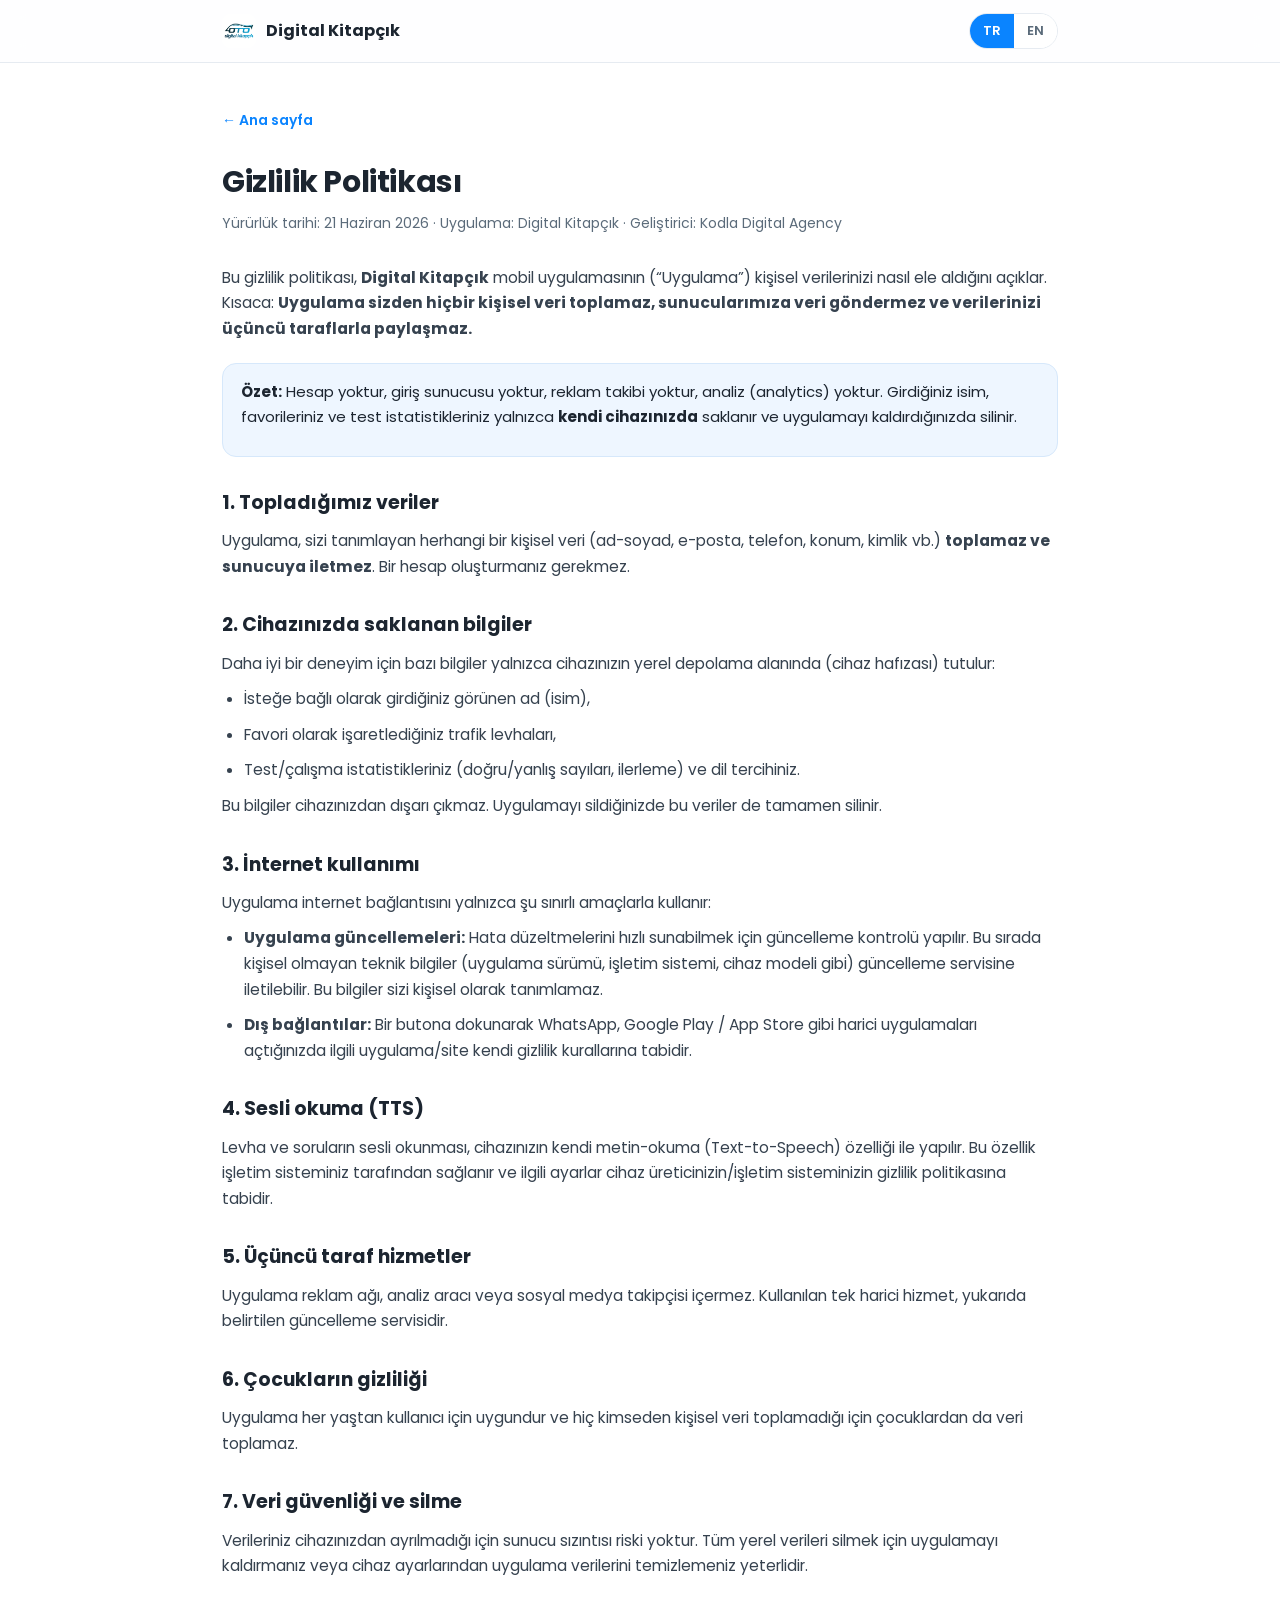
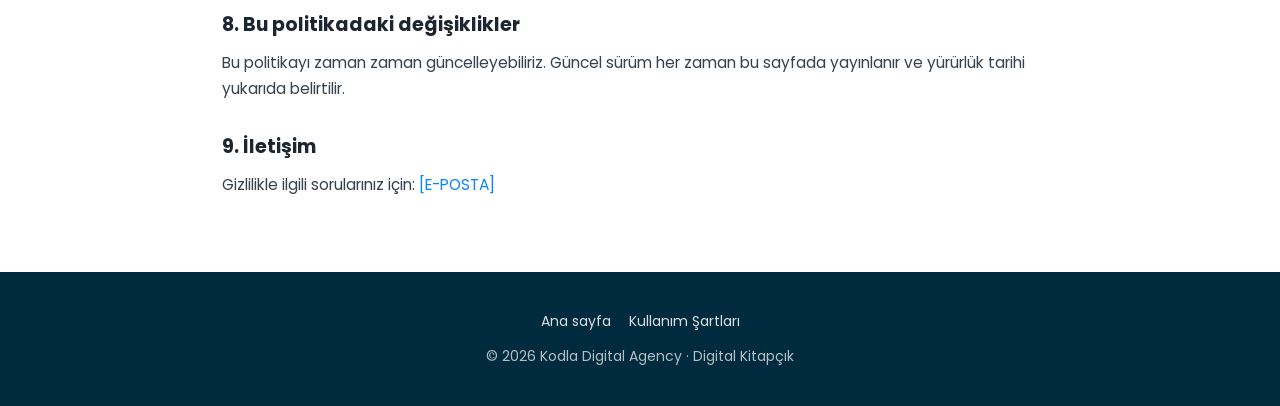
==== privacy.html @ 0fa15c71 "Digital Kitapçık tanıtım + gizlilik + kullanım şartları sitesi" ====
<!DOCTYPE html>
<html lang="tr">
<head>
<meta charset="UTF-8">
<meta name="viewport" content="width=device-width, initial-scale=1">
<title>Gizlilik Politikası — Digital Kitapçık</title>
<meta name="description" content="Digital Kitapçık gizlilik politikası. Uygulama kişisel veri toplamaz; tüm veriler yalnızca cihazınızda saklanır.">
<link rel="icon" href="assets/icon.png">
<link rel="preconnect" href="https://fonts.googleapis.com">
<link href="https://fonts.googleapis.com/css2?family=Poppins:wght@300;400;500;600;700&display=swap" rel="stylesheet">
<link rel="stylesheet" href="style.css">
</head>
<body>

<div class="topbar">
  <div class="wrap">
    <a class="brand" href="index.html"><img src="assets/icon.png" alt="Digital Kitapçık"> Digital Kitapçık</a>
    <div class="spacer"></div>
    <div class="lang-toggle">
      <button id="btn-tr" class="active" onclick="setLang('tr')">TR</button>
      <button id="btn-en" onclick="setLang('en')">EN</button>
    </div>
  </div>
</div>

<main class="legal">
  <div class="wrap">
    <a class="back" href="index.html">← <span data-tr>Ana sayfa</span><span data-en>Home</span></a>

    <!-- ===================== TURKISH ===================== -->
    <div data-tr>
      <h1>Gizlilik Politikası</h1>
      <p class="eff">Yürürlük tarihi: 21 Haziran 2026 · Uygulama: Digital Kitapçık · Geliştirici: Kodla Digital Agency</p>

      <p>Bu gizlilik politikası, <strong>Digital Kitapçık</strong> mobil uygulamasının (“Uygulama”) kişisel verilerinizi nasıl ele aldığını açıklar. Kısaca: <strong>Uygulama sizden hiçbir kişisel veri toplamaz, sunucularımıza veri göndermez ve verilerinizi üçüncü taraflarla paylaşmaz.</strong></p>

      <div class="note">
        <strong>Özet:</strong> Hesap yoktur, giriş sunucusu yoktur, reklam takibi yoktur, analiz (analytics) yoktur. Girdiğiniz isim, favorileriniz ve test istatistikleriniz yalnızca <strong>kendi cihazınızda</strong> saklanır ve uygulamayı kaldırdığınızda silinir.</p>
      </div>

      <h2>1. Topladığımız veriler</h2>
      <p>Uygulama, sizi tanımlayan herhangi bir kişisel veri (ad-soyad, e-posta, telefon, konum, kimlik vb.) <strong>toplamaz ve sunucuya iletmez</strong>. Bir hesap oluşturmanız gerekmez.</p>

      <h2>2. Cihazınızda saklanan bilgiler</h2>
      <p>Daha iyi bir deneyim için bazı bilgiler yalnızca cihazınızın yerel depolama alanında (cihaz hafızası) tutulur:</p>
      <ul>
        <li>İsteğe bağlı olarak girdiğiniz görünen ad (isim),</li>
        <li>Favori olarak işaretlediğiniz trafik levhaları,</li>
        <li>Test/çalışma istatistikleriniz (doğru/yanlış sayıları, ilerleme) ve dil tercihiniz.</li>
      </ul>
      <p>Bu bilgiler cihazınızdan dışarı çıkmaz. Uygulamayı sildiğinizde bu veriler de tamamen silinir.</p>

      <h2>3. İnternet kullanımı</h2>
      <p>Uygulama internet bağlantısını yalnızca şu sınırlı amaçlarla kullanır:</p>
      <ul>
        <li><strong>Uygulama güncellemeleri:</strong> Hata düzeltmelerini hızlı sunabilmek için güncelleme kontrolü yapılır. Bu sırada kişisel olmayan teknik bilgiler (uygulama sürümü, işletim sistemi, cihaz modeli gibi) güncelleme servisine iletilebilir. Bu bilgiler sizi kişisel olarak tanımlamaz.</li>
        <li><strong>Dış bağlantılar:</strong> Bir butona dokunarak WhatsApp, Google Play / App Store gibi harici uygulamaları açtığınızda ilgili uygulama/site kendi gizlilik kurallarına tabidir.</li>
      </ul>

      <h2>4. Sesli okuma (TTS)</h2>
      <p>Levha ve soruların sesli okunması, cihazınızın kendi metin-okuma (Text-to-Speech) özelliği ile yapılır. Bu özellik işletim sisteminiz tarafından sağlanır ve ilgili ayarlar cihaz üreticinizin/işletim sisteminizin gizlilik politikasına tabidir.</p>

      <h2>5. Üçüncü taraf hizmetler</h2>
      <p>Uygulama reklam ağı, analiz aracı veya sosyal medya takipçisi içermez. Kullanılan tek harici hizmet, yukarıda belirtilen güncelleme servisidir.</p>

      <h2>6. Çocukların gizliliği</h2>
      <p>Uygulama her yaştan kullanıcı için uygundur ve hiç kimseden kişisel veri toplamadığı için çocuklardan da veri toplamaz.</p>

      <h2>7. Veri güvenliği ve silme</h2>
      <p>Verileriniz cihazınızdan ayrılmadığı için sunucu sızıntısı riski yoktur. Tüm yerel verileri silmek için uygulamayı kaldırmanız veya cihaz ayarlarından uygulama verilerini temizlemeniz yeterlidir.</p>

      <h2>8. Bu politikadaki değişiklikler</h2>
      <p>Bu politikayı zaman zaman güncelleyebiliriz. Güncel sürüm her zaman bu sayfada yayınlanır ve yürürlük tarihi yukarıda belirtilir.</p>

      <h2>9. İletişim</h2>
      <p>Gizlilikle ilgili sorularınız için: <a href="mailto:[E-POSTA]">[E-POSTA]</a></p>
    </div>

    <!-- ===================== ENGLISH ===================== -->
    <div data-en>
      <h1>Privacy Policy</h1>
      <p class="eff">Effective date: June 21, 2026 · App: Digital Kitapçık · Developer: Kodla Digital Agency</p>

      <p>This privacy policy explains how the <strong>Digital Kitapçık</strong> mobile application (the “App”) handles your personal data. In short: <strong>the App collects no personal data from you, sends no data to our servers, and shares nothing with third parties.</strong></p>

      <div class="note">
        <strong>Summary:</strong> No account, no login server, no advertising tracking, no analytics. The name you enter, your favorites and your quiz statistics are stored only <strong>on your own device</strong> and are removed when you uninstall the App.</p>
      </div>

      <h2>1. Data we collect</h2>
      <p>The App does <strong>not collect or transmit</strong> any personal data that identifies you (such as name, email, phone, location or ID). You do not need to create an account.</p>

      <h2>2. Information stored on your device</h2>
      <p>For a better experience, some information is kept only in your device's local storage:</p>
      <ul>
        <li>An optional display name you enter,</li>
        <li>Traffic signs you mark as favorites,</li>
        <li>Your quiz/study statistics (correct/incorrect counts, progress) and language preference.</li>
      </ul>
      <p>This information never leaves your device. Uninstalling the App permanently deletes it.</p>

      <h2>3. Use of the internet</h2>
      <p>The App uses an internet connection only for these limited purposes:</p>
      <ul>
        <li><strong>App updates:</strong> The App checks for updates so bug fixes can be delivered quickly. During this check, non-personal technical information (such as app version, operating system and device model) may be sent to the update service. This does not identify you personally.</li>
        <li><strong>External links:</strong> When you tap a button to open external apps such as WhatsApp, Google Play or the App Store, those apps/sites are governed by their own privacy policies.</li>
      </ul>

      <h2>4. Text-to-Speech (TTS)</h2>
      <p>Reading signs and questions aloud is performed by your device's own Text-to-Speech feature, provided by your operating system and subject to your device maker's/OS privacy policy.</p>

      <h2>5. Third-party services</h2>
      <p>The App contains no ad networks, analytics tools or social-media trackers. The only external service used is the update service described above.</p>

      <h2>6. Children's privacy</h2>
      <p>The App is suitable for users of all ages and, because it collects no personal data from anyone, it collects no data from children either.</p>

      <h2>7. Data security and deletion</h2>
      <p>Because your data never leaves your device, there is no server-breach risk. To delete all local data, simply uninstall the App or clear the app's data from your device settings.</p>

      <h2>8. Changes to this policy</h2>
      <p>We may update this policy from time to time. The current version is always published on this page, with the effective date shown above.</p>

      <h2>9. Contact</h2>
      <p>For privacy questions: <a href="mailto:[E-POSTA]">[E-POSTA]</a></p>
    </div>
  </div>
</main>

<footer>
  <div class="flinks">
    <a href="index.html"><span data-tr>Ana sayfa</span><span data-en>Home</span></a>
    <a href="terms.html"><span data-tr>Kullanım Şartları</span><span data-en>Terms of Use</span></a>
  </div>
  <div>© <span id="year"></span> Kodla Digital Agency · Digital Kitapçık</div>
</footer>

<script src="lang.js"></script>
</body>
</html>
---- style.css ----
:root {
  --blue: #0A84FF;
  --blue-dark: #003D5C;
  --navy: #002A3D;
  --ink: #1c2530;
  --muted: #5b6b7a;
  --line: #e6ebf1;
  --bg: #f6f8fb;
  --wa: #25D366;
  --radius: 18px;
  --maxw: 880px;
}

* { box-sizing: border-box; margin: 0; padding: 0; }

html { scroll-behavior: smooth; }

body {
  font-family: 'Poppins', -apple-system, BlinkMacSystemFont, 'Segoe UI', Roboto, sans-serif;
  color: var(--ink);
  background: var(--bg);
  line-height: 1.65;
  -webkit-font-smoothing: antialiased;
}

[lang-rtl] { direction: rtl; }

a { color: var(--blue); text-decoration: none; }
a:hover { text-decoration: underline; }

.wrap { max-width: var(--maxw); margin: 0 auto; padding: 0 22px; }

/* ---------- Top bar ---------- */
.topbar {
  position: sticky; top: 0; z-index: 20;
  background: rgba(255,255,255,.85);
  backdrop-filter: saturate(180%) blur(12px);
  border-bottom: 1px solid var(--line);
}
.topbar .wrap { display: flex; align-items: center; gap: 12px; height: 62px; }
.brand { display: flex; align-items: center; gap: 10px; font-weight: 700; color: var(--ink); }
.brand img { width: 34px; height: 34px; border-radius: 9px; object-fit: cover; }
.spacer { flex: 1; }
.nav-links { display: flex; gap: 18px; font-size: 14px; font-weight: 500; }
.nav-links a { color: var(--muted); }
.lang-toggle { display: flex; border: 1px solid var(--line); border-radius: 999px; overflow: hidden; }
.lang-toggle button {
  border: 0; background: #fff; color: var(--muted);
  padding: 6px 13px; font: inherit; font-size: 13px; font-weight: 600; cursor: pointer;
}
.lang-toggle button.active { background: var(--blue); color: #fff; }

@media (max-width: 600px) { .nav-links { display: none; } }

/* ---------- Hero ---------- */
.hero {
  background: linear-gradient(160deg, var(--navy) 0%, var(--blue-dark) 45%, var(--blue) 100%);
  color: #fff; text-align: center; padding: 64px 22px 72px;
}
.hero img.logo {
  width: 132px; height: 132px; border-radius: 28px; object-fit: cover;
  background: #fff; padding: 12px; box-shadow: 0 18px 40px rgba(0,0,0,.28);
}
.hero h1 { font-size: 34px; margin: 22px 0 8px; font-weight: 700; letter-spacing: -.5px; }
.hero p.tag { font-size: 17px; opacity: .9; font-weight: 300; max-width: 540px; margin: 0 auto; }
.hero .stores { margin-top: 28px; display: flex; gap: 12px; justify-content: center; flex-wrap: wrap; }
.btn {
  display: inline-flex; align-items: center; gap: 8px;
  background: #fff; color: var(--navy); font-weight: 600; font-size: 15px;
  padding: 12px 22px; border-radius: 999px; box-shadow: 0 8px 20px rgba(0,0,0,.18);
}
.btn:hover { text-decoration: none; transform: translateY(-1px); }
.btn.ghost { background: rgba(255,255,255,.12); color: #fff; box-shadow: none; border: 1px solid rgba(255,255,255,.35); }

/* ---------- Sections ---------- */
section.block { padding: 56px 0; }
section.block h2 { font-size: 25px; margin-bottom: 6px; letter-spacing: -.3px; }
section.block .sub { color: var(--muted); margin-bottom: 28px; }

.features { display: grid; grid-template-columns: repeat(auto-fit, minmax(220px,1fr)); gap: 16px; }
.card {
  background: #fff; border: 1px solid var(--line); border-radius: var(--radius);
  padding: 22px; transition: transform .15s, box-shadow .15s;
}
.card:hover { transform: translateY(-3px); box-shadow: 0 14px 30px rgba(10,40,80,.08); }
.card .ico { font-size: 26px; margin-bottom: 10px; }
.card h3 { font-size: 16px; margin-bottom: 4px; }
.card p { font-size: 14px; color: var(--muted); }

.langs-row { display: flex; flex-wrap: wrap; gap: 8px; margin-top: 16px; }
.chip { background: #eef3f9; color: var(--blue-dark); border-radius: 999px; padding: 6px 14px; font-size: 13px; font-weight: 500; }

/* ---------- Legal pages ---------- */
.legal { background: #fff; }
.legal .wrap { padding-top: 44px; padding-bottom: 64px; }
.legal h1 { font-size: 30px; margin-bottom: 4px; letter-spacing: -.4px; }
.legal .eff { color: var(--muted); font-size: 14px; margin-bottom: 30px; }
.legal h2 { font-size: 19px; margin: 30px 0 10px; }
.legal p, .legal li { color: #36424f; font-size: 15.5px; margin-bottom: 10px; }
.legal ul { padding-inline-start: 22px; }
.legal .note {
  background: #eef6ff; border: 1px solid #d6e8fb; border-radius: 14px;
  padding: 16px 18px; margin: 22px 0; font-size: 15px;
}
.legal .back { display: inline-block; margin-bottom: 26px; font-weight: 600; font-size: 14px; }

/* ---------- Footer ---------- */
footer {
  background: var(--navy); color: rgba(255,255,255,.7);
  text-align: center; padding: 38px 22px; font-size: 14px;
}
footer a { color: #fff; }
footer .flinks { margin-bottom: 12px; display: flex; gap: 18px; justify-content: center; flex-wrap: wrap; }
footer .flinks a { color: rgba(255,255,255,.85); }

/* language visibility */
[data-en] { display: none; }
body.en [data-tr] { display: none; }
body.en [data-en] { display: revert; }
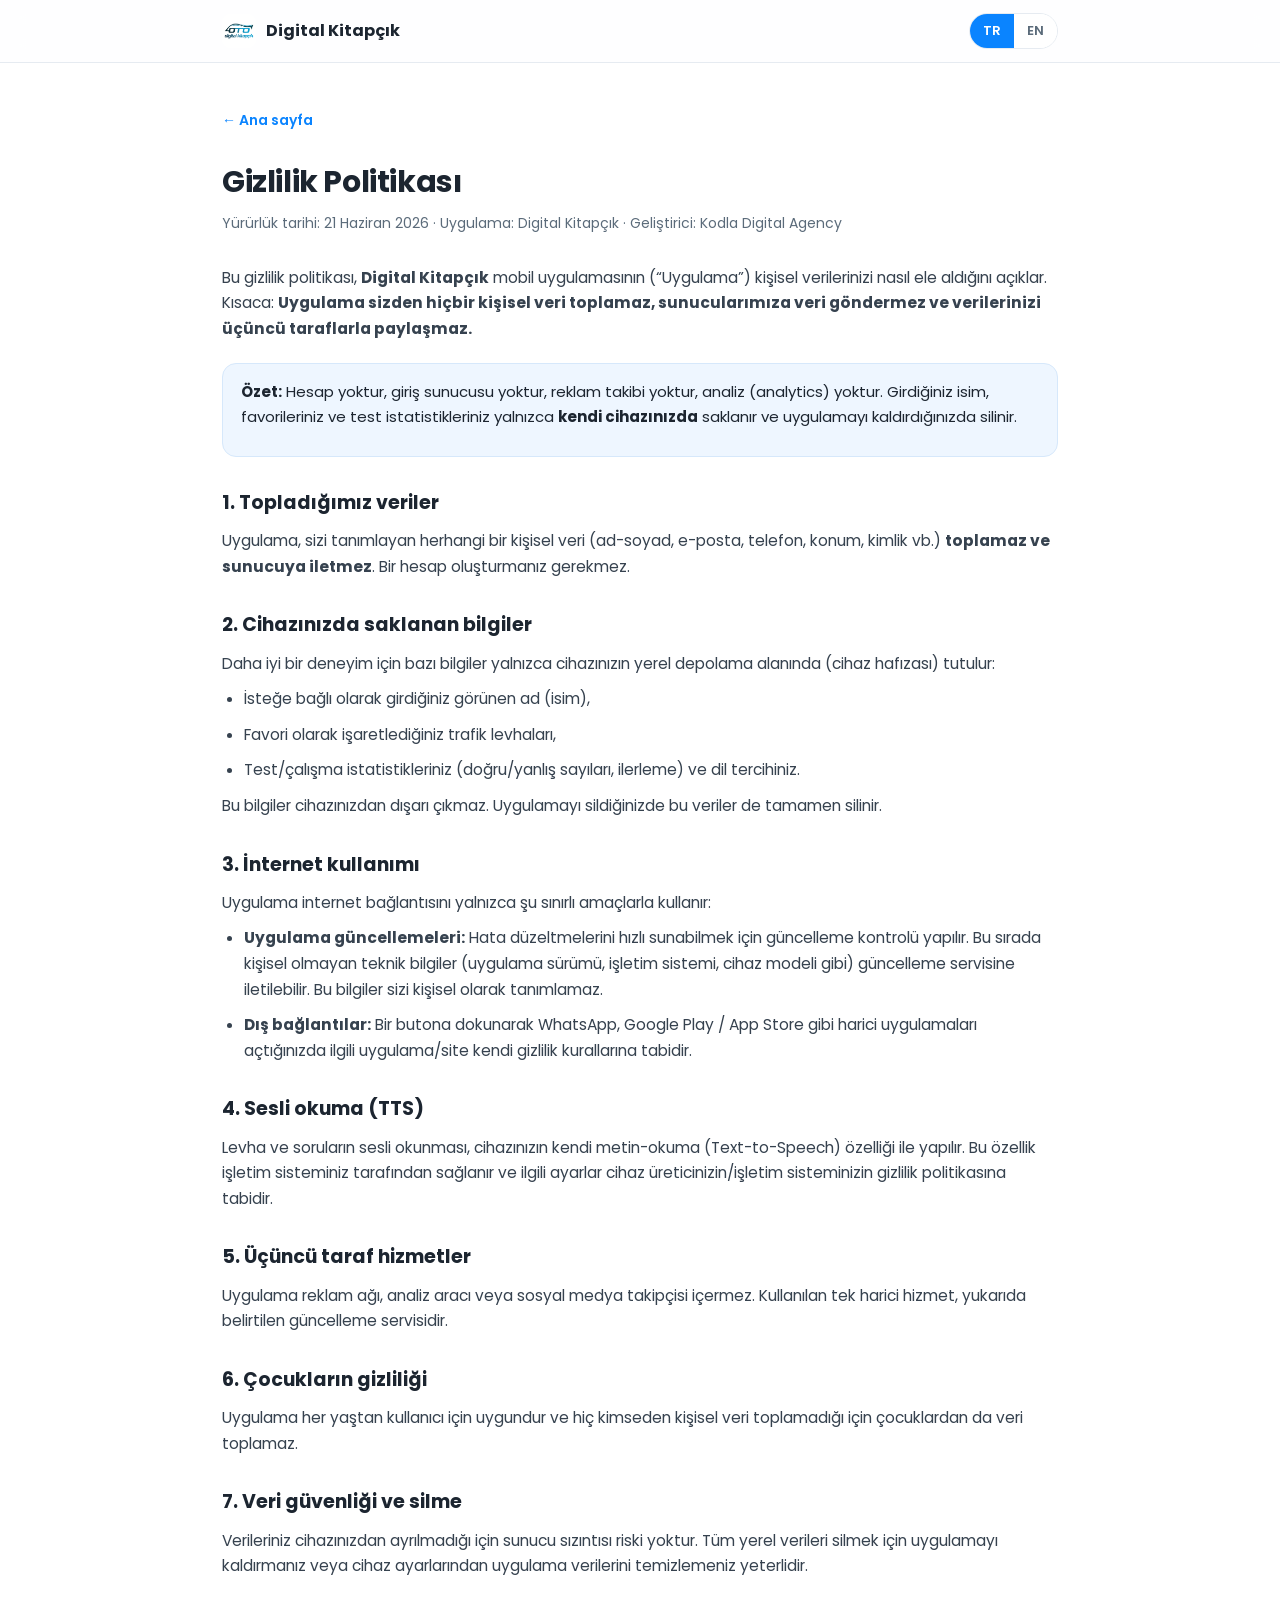
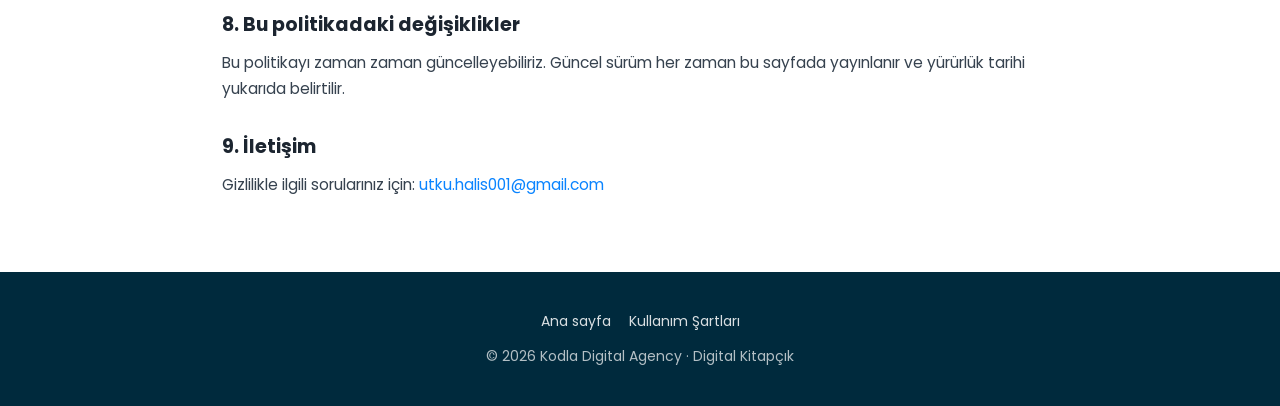
==== commit 56efb52b: "chore: iletişim e-postasını ekle" ====
--- a/privacy.html
+++ b/privacy.html
@@ -73,7 +73,7 @@
       <p>Bu politikayı zaman zaman güncelleyebiliriz. Güncel sürüm her zaman bu sayfada yayınlanır ve yürürlük tarihi yukarıda belirtilir.</p>
 
       <h2>9. İletişim</h2>
-      <p>Gizlilikle ilgili sorularınız için: <a href="mailto:[E-POSTA]">[E-POSTA]</a></p>
+      <p>Gizlilikle ilgili sorularınız için: <a href="mailto:utku.halis001@gmail.com">utku.halis001@gmail.com</a></p>
     </div>
 
     <!-- ===================== ENGLISH ===================== -->
@@ -122,7 +122,7 @@
       <p>We may update this policy from time to time. The current version is always published on this page, with the effective date shown above.</p>
 
       <h2>9. Contact</h2>
-      <p>For privacy questions: <a href="mailto:[E-POSTA]">[E-POSTA]</a></p>
+      <p>For privacy questions: <a href="mailto:utku.halis001@gmail.com">utku.halis001@gmail.com</a></p>
     </div>
   </div>
 </main>
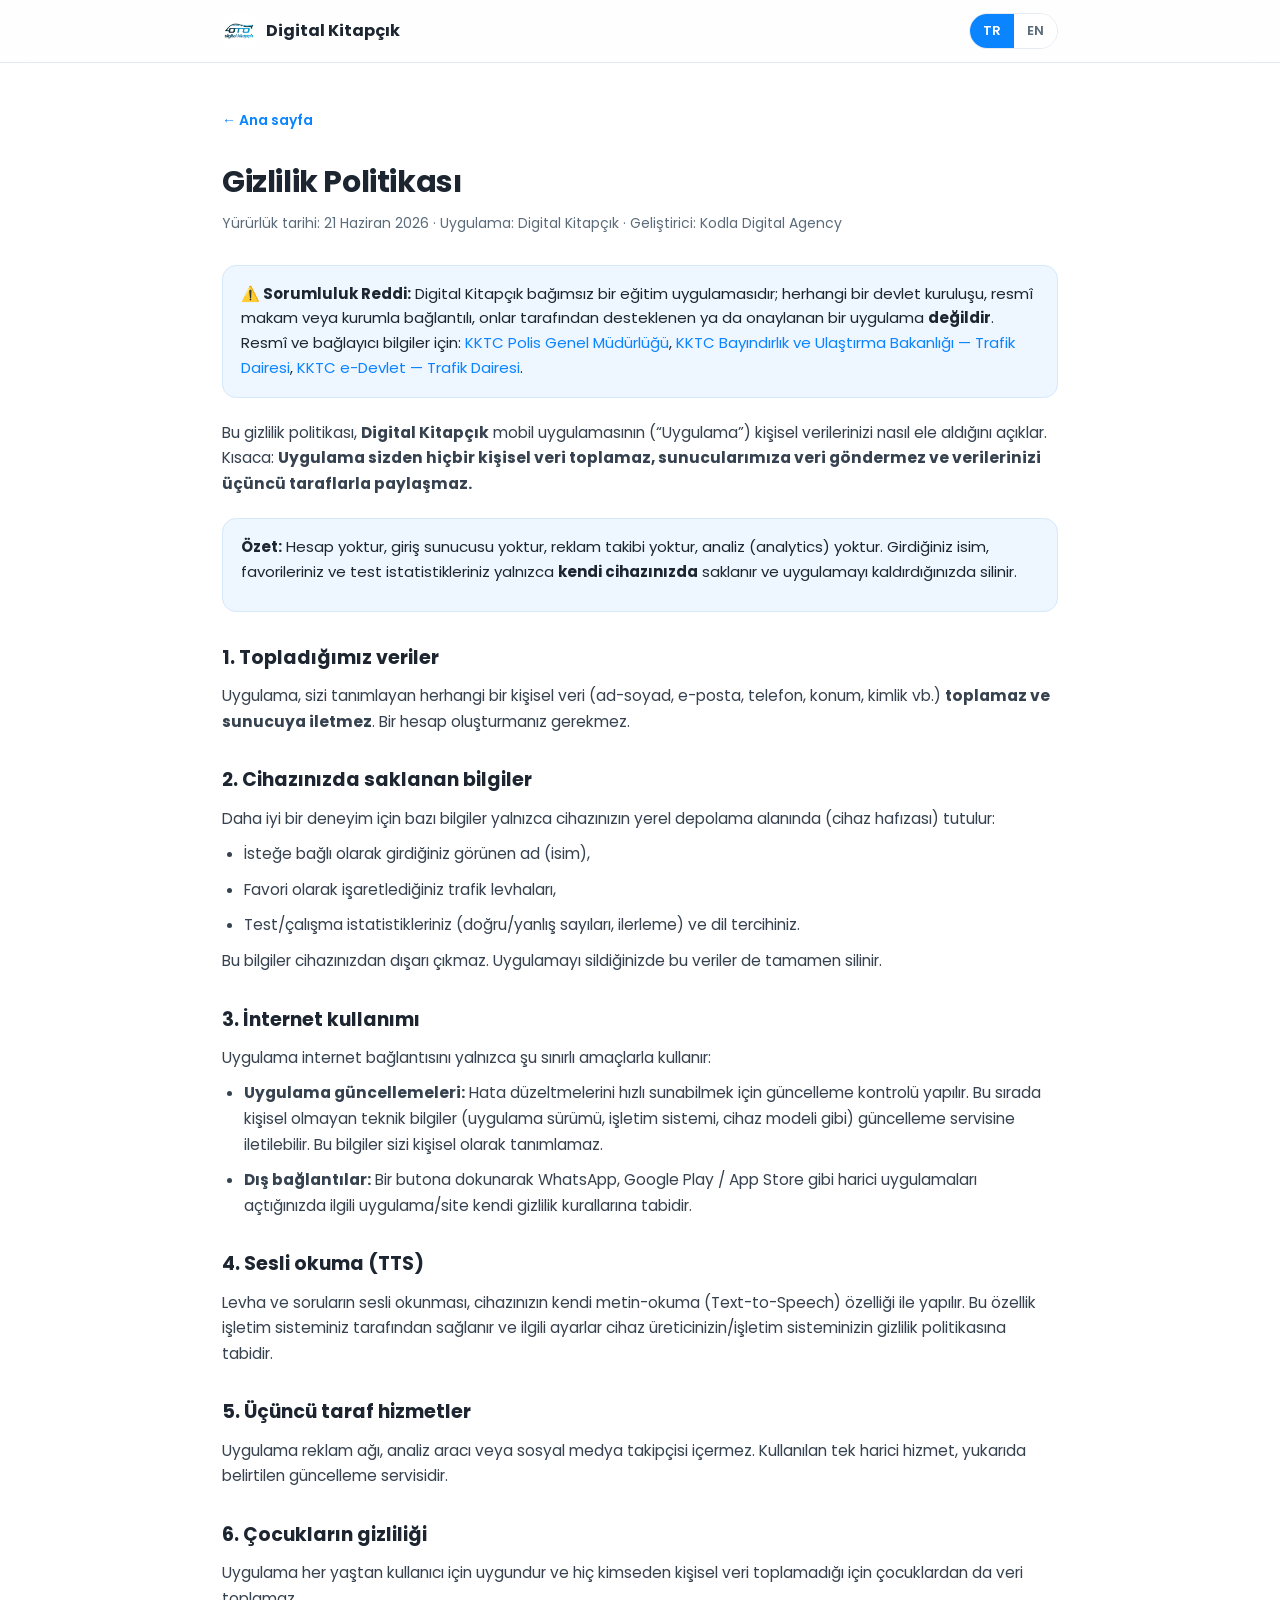
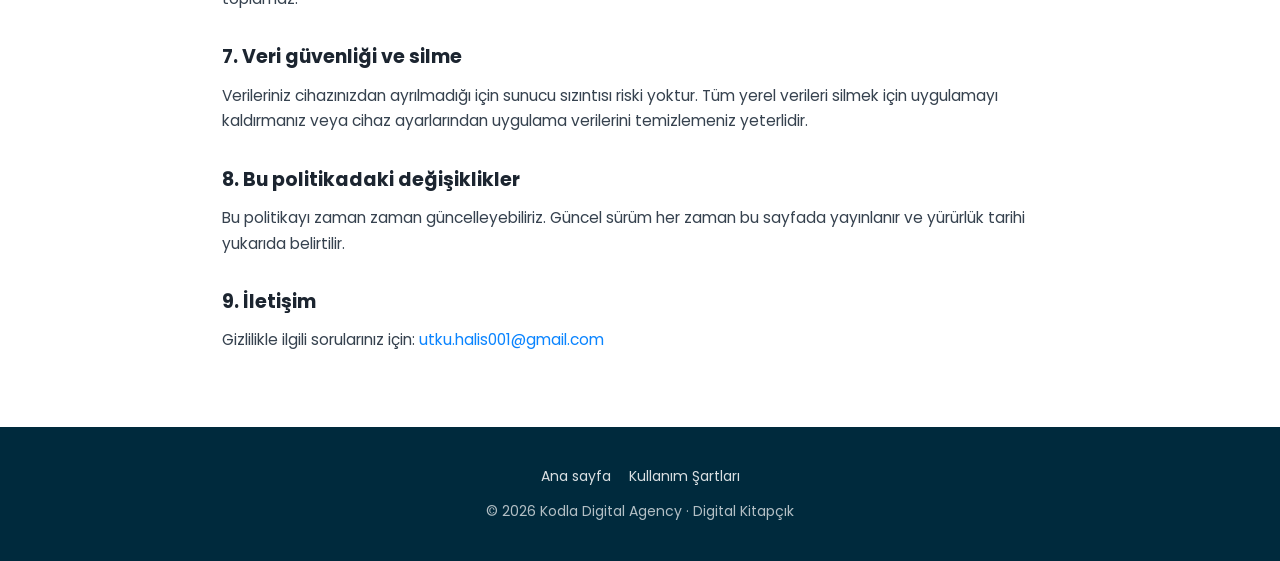
==== commit eba6bba5: "add: 'resmî uygulama değildir' sorumluluk reddi + KKTC resmî kaynak bağlantıları (index + privacy) C" ====
--- a/privacy.html
+++ b/privacy.html
@@ -31,6 +31,10 @@
     <div data-tr>
       <h1>Gizlilik Politikası</h1>
       <p class="eff">Yürürlük tarihi: 21 Haziran 2026 · Uygulama: Digital Kitapçık · Geliştirici: Kodla Digital Agency</p>
+
+      <div class="note">
+        <strong>⚠️ Sorumluluk Reddi:</strong> Digital Kitapçık bağımsız bir eğitim uygulamasıdır; herhangi bir devlet kuruluşu, resmî makam veya kurumla bağlantılı, onlar tarafından desteklenen ya da onaylanan bir uygulama <strong>değildir</strong>. Resmî ve bağlayıcı bilgiler için: <a href="https://polis.gov.ct.tr" target="_blank" rel="noopener">KKTC Polis Genel Müdürlüğü</a>, <a href="https://bub.gov.ct.tr/DA%C4%B0RE-VE-KURUMLAR/TRAF%C4%B0K-DA%C4%B0RES%C4%B0" target="_blank" rel="noopener">KKTC Bayındırlık ve Ulaştırma Bakanlığı — Trafik Dairesi</a>, <a href="https://edevlet.gov.ct.tr/trafik-dairesi" target="_blank" rel="noopener">KKTC e-Devlet — Trafik Dairesi</a>.
+      </div>
 
       <p>Bu gizlilik politikası, <strong>Digital Kitapçık</strong> mobil uygulamasının (“Uygulama”) kişisel verilerinizi nasıl ele aldığını açıklar. Kısaca: <strong>Uygulama sizden hiçbir kişisel veri toplamaz, sunucularımıza veri göndermez ve verilerinizi üçüncü taraflarla paylaşmaz.</strong></p>
 
@@ -80,6 +84,10 @@
     <div data-en>
       <h1>Privacy Policy</h1>
       <p class="eff">Effective date: June 21, 2026 · App: Digital Kitapçık · Developer: Kodla Digital Agency</p>
+
+      <div class="note">
+        <strong>⚠️ Disclaimer:</strong> Digital Kitapçık is an independent educational app; it is <strong>not</strong> affiliated with, endorsed by, or authorized by any government agency, official authority, or institution. For official and binding information: <a href="https://polis.gov.ct.tr" target="_blank" rel="noopener">TRNC Police General Directorate</a>, <a href="https://bub.gov.ct.tr/DA%C4%B0RE-VE-KURUMLAR/TRAF%C4%B0K-DA%C4%B0RES%C4%B0" target="_blank" rel="noopener">TRNC Ministry of Public Works and Transport — Traffic Department</a>, <a href="https://edevlet.gov.ct.tr/trafik-dairesi" target="_blank" rel="noopener">TRNC e-Government — Traffic Department</a>.
+      </div>
 
       <p>This privacy policy explains how the <strong>Digital Kitapçık</strong> mobile application (the “App”) handles your personal data. In short: <strong>the App collects no personal data from you, sends no data to our servers, and shares nothing with third parties.</strong></p>
 
